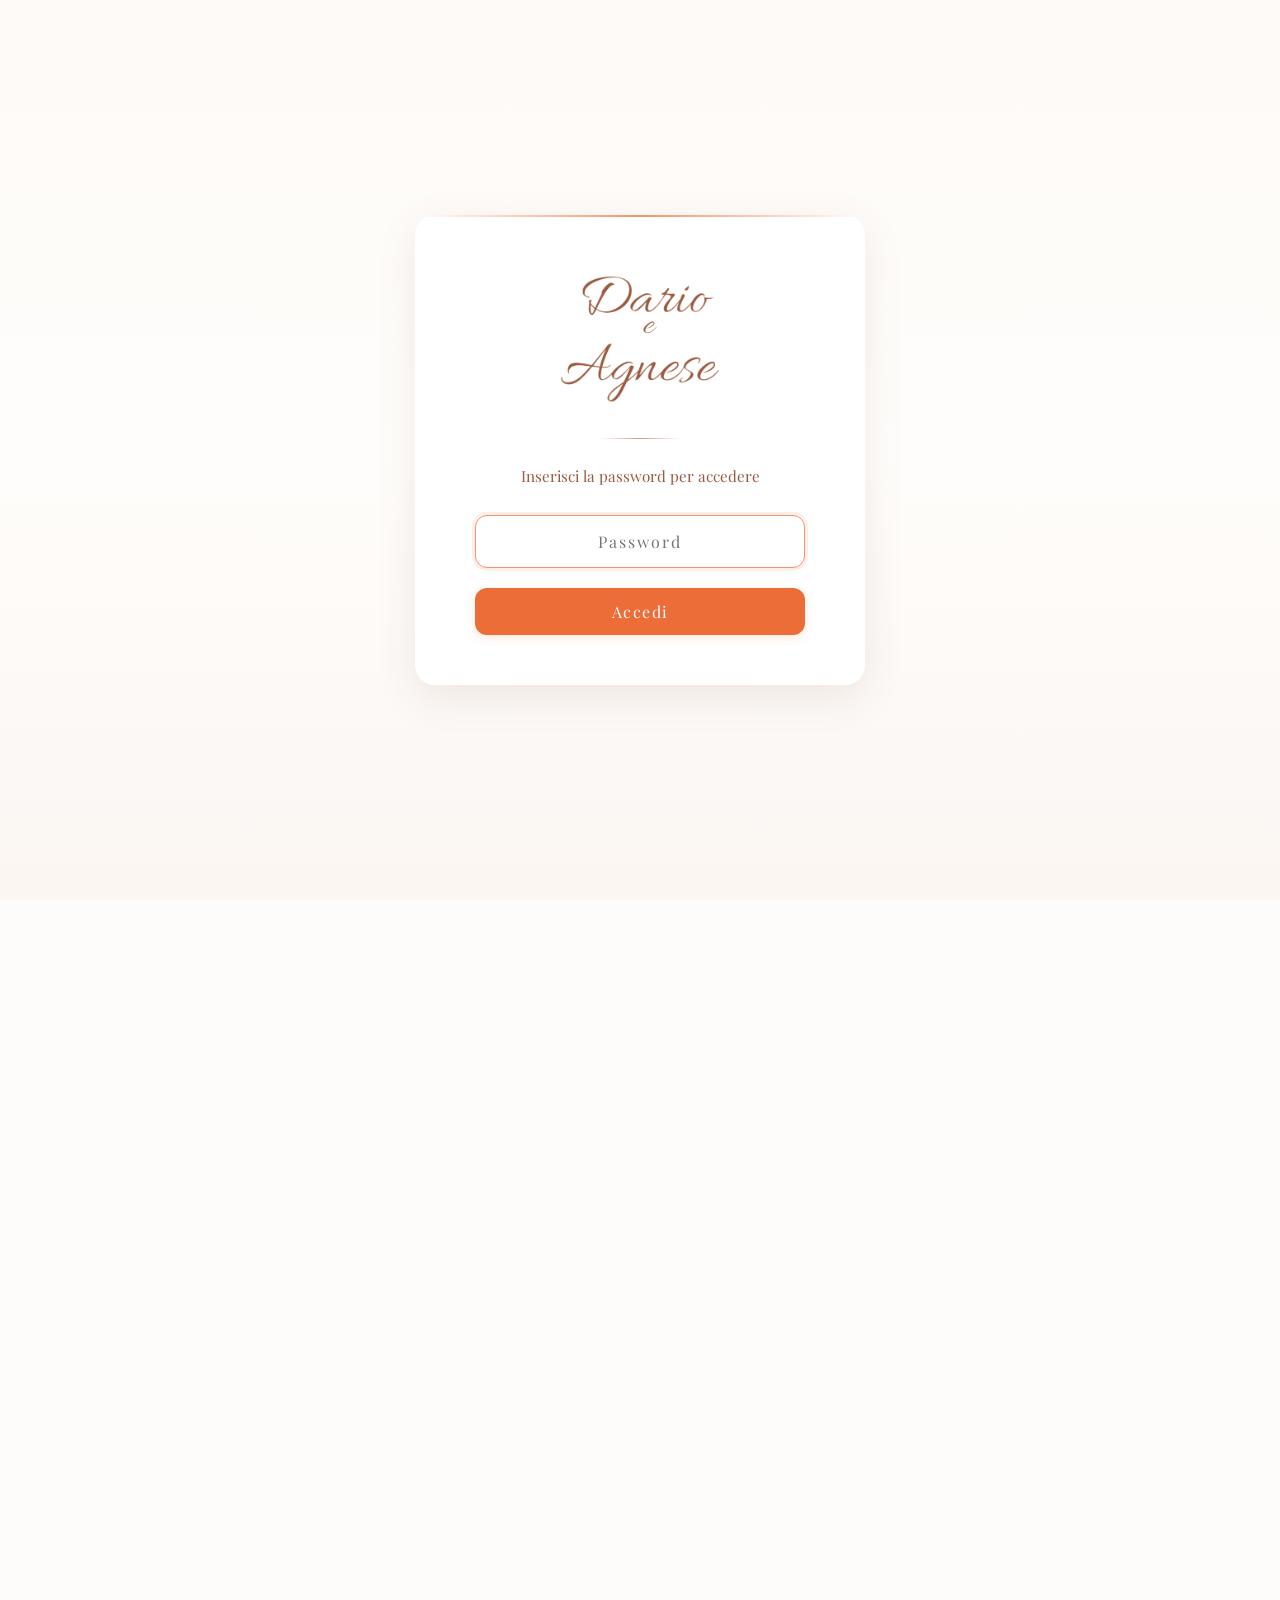
==== index.html @ d5e86cec "Nuova data, luoghi e IBAN di Dario e Agnese Co-Authored-By: Claude Opus 5.5 <noreply@anthropic.com> " ====
<!DOCTYPE html>
<html lang="it">

<head>
  <meta charset="UTF-8">
  <meta name="viewport" content="width=device-width, initial-scale=1.0">
  <title>Dario & Agnese – Il nostro matrimonio</title>

  <!-- Font eleganti -->
  <link
    href="https://fonts.googleapis.com/css2?family=Playfair+Display:wght@400;600&family=Montserrat:wght@300;400;500&display=swap"
    rel="stylesheet">

  <link rel="stylesheet" href="style.css">
</head>

<body class="blur-content">

  <!-- PASSWORD OVERLAY -->
  <div class="password-overlay" id="passwordOverlay">
    <div class="password-card">
      <img src="nomi.png" alt="Dario e Agnese" class="password-title-img">
      <div class="divider"></div>
      <p class="password-text">Inserisci la password per accedere</p>
      <form id="passwordForm">
        <input type="password" id="passwordInput" class="password-input" placeholder="Password" autocomplete="off">
        <p class="error-message" id="errorMessage">Password non corretta</p>
        <button type="submit" class="password-btn">Accedi</button>
      </form>
    </div>
  </div>

  <!-- HERO -->
  <section class="hero">
    <div class="overlay"></div>
    <div class="hero-content">
      <img src="nomi.png" alt="Dario e Agnese" class="hero-logo">
      <p class="hero-subtitle">Il nostro matrimonio</p>
      <p class="hero-date">19 Giugno 2027</p>
    </div>
  </section>

  <!-- INTRO -->
  <section class="section intro">
    <h2>Con grande emozione</h2>
    <p>
      Condividere con voi questo nuovo capitolo della nostra vita lo rende ancora più speciale.<br>
      In questo spazio abbiamo raccolto con amore tutti i dettagli per vivere e celebrare insieme questo momento così importante per noi.
    </p>
  </section>

  <!-- INFO EVENTO -->
  <section class="section event-details">
    <h2>Il nostro giorno speciale</h2>

    <div class="details-grid">
      <div class="detail-card">
        <h3>Data</h3>
        <p><strong>SABATO 19 GIUGNO 2027</strong><br>Ore 16:00</p>
      </div>

      <div class="detail-card">
        <h3>Luogo</h3>
        <p class="place-label">Cerimonia</p>
        <p><strong>CHIESA DI SAN GIOVANNI BATTISTA</strong><br>Piazza S. Giovanni, Gubbio (PG)</p>
        <br>
        <p class="place-label">Ricevimento</p>
        <p><strong>ABBAZIA CASTEL D'ALFIOLO</strong><br>Fraz. Padule snc, 06024 Gubbio (PG)</p>
      </div>

    </div>
  </section>


  <!-- LISTA NOZZE -->
  <section class="section gift">
    <h2>Un pensiero per noi</h2>
    <p>
      Il regalo più grande sarà avervi al nostro fianco, ma se desiderate farci un pensiero, potete contribuire a dare forma ai nostri progetti e ai nostri desideri.
    </p>

    <div class="iban-box">
      <p><strong>IBAN</strong></p>
      <div style="position: relative; width: 100%;">
        <span class="iban" id="ibanText" style="display: block; width: 100%; font-size: 1.15em; letter-spacing: 0.08em; background: #fff; padding: 10px 48px 10px 12px; border-radius: 8px; box-sizing: border-box; overflow-wrap: break-word;">IT76L0538738480000004447066</span>
        <button id="copyIbanBtn" title="Copia IBAN" style="position: absolute; top: 50%; right: 12px; transform: translateY(-50%); background: none; border: none; cursor: pointer; padding: 0;">
          <svg xmlns="http://www.w3.org/2000/svg" width="20" height="20" fill="none" viewBox="0 0 24 24"><path fill="#d4552a" d="M16 1a1 1 0 0 1 1 1v2h2a3 3 0 0 1 3 3v12a3 3 0 0 1-3 3h-2v2a1 1 0 0 1-1 1H5a3 3 0 0 1-3-3V7a3 3 0 0 1 3-3h2V2a1 1 0 0 1 1-1h8Zm3 6h-2v10h2a1 1 0 0 0 1-1V7a1 1 0 0 0-1-1ZM15 3h-6v2h6V3ZM5 6a1 1 0 0 0-1 1v12a1 1 0 0 0 1 1h10V6H5Z"/></svg>
        </button>
      </div>
      <p>Intestatario: Dario Cambiotti</p>
    </div>
  </section>

  <!-- RSVP -->
  <section class="section rsvp">
    <h2>È gradita gentile conferma</h2>
    <p>
      Ti chiediamo gentilmente di confermare la tua partecipazione compilando il modulo
    </p>

    <button id="openRsvpModal" class="btn">
      Conferma presenza
    </button>
  </section>

  <!-- FOOTER -->
  <footer class="footer">
    <p>Non vediamo l'ora di festeggiare insieme a voi</p>
  </footer>
  <!-- MODAL CONFERMA PRESENZA -->
  <div class="rsvp-modal-overlay" id="rsvpModalOverlay">
    <div class="rsvp-modal">
      <button class="rsvp-modal-close" id="closeRsvpModal">&times;</button>

      <h2 class="rsvp-modal-title">È gradita gentile conferma</h2>
      <div class="divider"></div>

      <form id="rsvpForm" class="rsvp-form">
        <!-- Dati personali -->
        <div class="form-section">
          <h3 class="form-section-title">Dati personali</h3>

          <div class="form-group">
            <label for="nome">Nome *</label>
            <input type="text" id="nome" name="nome" required>
          </div>

          <div class="form-group">
            <label for="cognome">Cognome *</label>
            <input type="text" id="cognome" name="cognome" required>
          </div>
        </div>

        <!-- Presenza -->
        <div class="form-section">
          <h3 class="form-section-title">Presenza</h3>

          <div class="form-group radio-group">
            <label class="radio-label">
              <input type="radio" name="presenza" value="true" required>
              <span>Accetto con piacere</span>
            </label>
            <label class="radio-label">
              <input type="radio" name="presenza" value="false">
              <span>Sfortunatamente non potrò esserci</span>
            </label>
          </div>

          <!-- Campi condizionali per presenza = true -->
          <div id="presenzaSiFields" class="conditional-fields" style="display: none;">
            <div class="form-group">
              <label for="numero_partecipanti">Numero partecipanti *</label>
              <input type="number" id="numero_partecipanti" name="numero_partecipanti" min="1" value="1">
            </div>

            <div class="form-group">
              <label for="descrizione_numero_partecipanti">Note sul numero di partecipanti (opzionale)</label>
              <textarea id="descrizione_numero_partecipanti" name="descrizione_numero_partecipanti" rows="2"
                placeholder=""></textarea>
            </div>
          </div>

          <!-- Campi condizionali per presenza = false -->
          <div id="presenzaNoFields" class="conditional-fields" style="display: none;">
            <div class="form-group">
              <label for="descrizione_presenza">Messaggio per gli sposi (opzionale)</label>
              <textarea id="descrizione_presenza" name="descrizione_presenza" rows="3"
                placeholder="Ci dispiace non poter essere presenti..."></textarea>
            </div>
          </div>
        </div>

        <!-- Allergie / Intolleranze -->
        <div class="form-section" id="allergieSection" style="display: none;">
          <h3 class="form-section-title">Allergie/ intolleranze / menu speciali</h3>

          <div class="form-group radio-group">
            <label class="radio-label">
              <input type="radio" name="allergeni_intolleranze" value="true">
              <span>Sì</span>
            </label>
            <label class="radio-label">
              <input type="radio" name="allergeni_intolleranze" value="false" checked>
              <span>No</span>
            </label>
          </div>

          <!-- Campi condizionali per allergie = true -->
          <div id="allergieFields" class="conditional-fields" style="display: none;">
            <div class="form-group">
              <label for="descrizione_allergeni_intolleranze">Descrivi le tue allergie o intolleranze o descrivi menu speciali *</label>
              <textarea id="descrizione_allergeni_intolleranze" name="descrizione_allergeni_intolleranze" rows="3"
                placeholder="es. celiaco, menu vegetariano…"></textarea>
            </div>
          </div>
        </div>

        <div class="form-message" id="formMessage"></div>

        <button type="submit" class="rsvp-submit-btn">Invia conferma</button>
      </form>
    </div>
  </div>
  <script>
    // Funzione copia IBAN
    document.addEventListener('DOMContentLoaded', function () {
      const copyBtn = document.getElementById('copyIbanBtn');
      const ibanText = document.getElementById('ibanText');
      if (copyBtn && ibanText) {
        copyBtn.addEventListener('click', function () {
          navigator.clipboard.writeText(ibanText.textContent.trim());
          copyBtn.innerHTML = '<svg xmlns="http://www.w3.org/2000/svg" width="20" height="20" fill="none" viewBox="0 0 24 24"><path fill="#5cb85c" d="M9 16.2 4.8 12l-1.4 1.4L9 19 21 7l-1.4-1.4z"/></svg>';
          setTimeout(() => {
            copyBtn.innerHTML = '<svg xmlns="http://www.w3.org/2000/svg" width="20" height="20" fill="none" viewBox="0 0 24 24"><path fill="#d4552a" d="M16 1a1 1 0 0 1 1 1v2h2a3 3 0 0 1 3 3v12a3 3 0 0 1-3 3h-2v2a1 1 0 0 1-1 1H5a3 3 0 0 1-3-3V7a3 3 0 0 1 3-3h2V2a1 1 0 0 1 1-1h8Zm3 6h-2v10h2a1 1 0 0 0 1-1V7a1 1 0 0 0-1-1ZM15 3h-6v2h6V3ZM5 6a1 1 0 0 0-1 1v12a1 1 0 0 0 1 1h10V6H5Z"/></svg>';
          }, 1200);
        });
      }
    });
    const PASSWORD = '18luglio2026';
    const PASSWORD_ADMIN = '18luglio2026Conferme!';
    const form = document.getElementById('passwordForm');
    const input = document.getElementById('passwordInput');
    const errorMsg = document.getElementById('errorMessage');
    const overlay = document.getElementById('passwordOverlay');
    const body = document.body;

    form.addEventListener('submit', function (e) {
      e.preventDefault();

      if (input.value === PASSWORD_ADMIN) {
        // Password admin - redirect a pagina conferme
        window.location.href = 'conferme.html';
      } else if (input.value === PASSWORD) {
        // Password corretta - rimuovi overlay e blur
        overlay.style.opacity = '0';

        setTimeout(() => {
          body.classList.remove('blur-content');
          overlay.style.display = 'none';
          document.documentElement.scrollTop = 0;
          document.body.scrollTop = 0;
          window.scrollTo(0, 0);
        }, 100);
      } else {
        // Password sbagliata - mostra errore
        errorMsg.style.display = 'block';
        input.value = '';
        input.classList.add('shake');

        setTimeout(() => {
          input.classList.remove('shake');
          errorMsg.style.display = 'none';
        }, 2000);
      }
    });

    // Focus automatico sull'input
    input.focus();

    // ===== MODAL RSVP =====
    const openRsvpBtn = document.getElementById('openRsvpModal');
    const closeRsvpBtn = document.getElementById('closeRsvpModal');
    const rsvpModalOverlay = document.getElementById('rsvpModalOverlay');
    const rsvpForm = document.getElementById('rsvpForm');
    const formMessage = document.getElementById('formMessage');

    const presenzaRadios = document.querySelectorAll('input[name="presenza"]');
    const presenzaSiFields = document.getElementById('presenzaSiFields');
    const presenzaNoFields = document.getElementById('presenzaNoFields');
    const allergieSection = document.getElementById('allergieSection');
    const allergieRadios = document.querySelectorAll('input[name="allergeni_intolleranze"]');
    const allergieFields = document.getElementById('allergieFields');

    // Apri modal
    openRsvpBtn.addEventListener('click', function () {
      rsvpModalOverlay.style.display = 'flex';
      setTimeout(() => {
        rsvpModalOverlay.classList.add('active');
      }, 10);
    });

    // Chiudi modal
    function closeModal() {
      rsvpModalOverlay.classList.remove('active');
      setTimeout(() => {
        rsvpModalOverlay.style.display = 'none';
      }, 300);
    }

    closeRsvpBtn.addEventListener('click', closeModal);

    rsvpModalOverlay.addEventListener('click', function (e) {
      if (e.target === rsvpModalOverlay) {
        closeModal();
      }
    });

    // Gestione logica condizionale presenza
    presenzaRadios.forEach(radio => {
      radio.addEventListener('change', function () {
        const presenza = this.value === 'true';

        if (presenza) {
          presenzaSiFields.style.display = 'block';
          presenzaNoFields.style.display = 'none';
          allergieSection.style.display = 'block';
          // Rendi numero_partecipanti required
          document.getElementById('numero_partecipanti').required = true;
          document.getElementById('descrizione_presenza').required = false;
        } else {
          presenzaSiFields.style.display = 'none';
          presenzaNoFields.style.display = 'block';
          allergieSection.style.display = 'none';
          // Rimuovi required da numero_partecipanti
          document.getElementById('numero_partecipanti').required = false;
          document.getElementById('descrizione_presenza').required = false;
        }
      });
    });

    // Gestione logica condizionale allergie
    allergieRadios.forEach(radio => {
      radio.addEventListener('change', function () {
        const hasAllergie = this.value === 'true';

        if (hasAllergie) {
          allergieFields.style.display = 'block';
          document.getElementById('descrizione_allergeni_intolleranze').required = true;
        } else {
          allergieFields.style.display = 'none';
          document.getElementById('descrizione_allergeni_intolleranze').required = false;
        }
      });
    });

    // Submit form
    rsvpForm.addEventListener('submit', async function (e) {
      e.preventDefault();

      // Raccogli dati dal form
      const formData = {
        nome: document.getElementById('nome').value,
        cognome: document.getElementById('cognome').value,
        presenza: document.querySelector('input[name="presenza"]:checked').value === 'true',
        descrizione_presenza: document.getElementById('descrizione_presenza').value || null,
        numero_partecipanti: null,
        descrizione_numero_partecipanti: null,
        allergeni_intolleranze: false,
        descrizione_allergeni_intolleranze: null,
        idmatrimonio: '04'
      };

      // Se partecipa, aggiungi dati partecipanti e allergie
      if (formData.presenza) {
        formData.numero_partecipanti = parseInt(document.getElementById('numero_partecipanti').value);
        formData.descrizione_numero_partecipanti = document.getElementById('descrizione_numero_partecipanti').value || null;

        const allergieChecked = document.querySelector('input[name="allergeni_intolleranze"]:checked');
        if (allergieChecked) {
          formData.allergeni_intolleranze = allergieChecked.value === 'true';
          if (formData.allergeni_intolleranze) {
            formData.descrizione_allergeni_intolleranze = document.getElementById('descrizione_allergeni_intolleranze').value || null;
          }
        }
      }

      // Mostra messaggio di caricamento
      formMessage.innerHTML = '<p style="color: #9a5a3e;">Invio in corso...</p>';
      formMessage.style.display = 'block';

      // Invia a Supabase
      const SUPABASE_URL = 'https://wdinlazhjttgrkxdzyoa.supabase.co';
      const SUPABASE_KEY = 'eyJhbGciOiJIUzI1NiIsInR5cCI6IkpXVCJ9.eyJpc3MiOiJzdXBhYmFzZSIsInJlZiI6IndkaW5sYXpoanR0Z3JreGR6eW9hIiwicm9sZSI6ImFub24iLCJpYXQiOjE3NzE1MTEwNTgsImV4cCI6MjA4NzA4NzA1OH0.C9AIZLk_mYVxGh4Po0OPyr_RcQtkplytCjyRLRB-IM4';

      try {
        const response = await fetch(`${SUPABASE_URL}/rest/v1/adesioni_matrimonio`, {
          method: 'POST',
          headers: {
            'Content-Type': 'application/json',
            'apikey': SUPABASE_KEY,
            'Authorization': `Bearer ${SUPABASE_KEY}`,
            'Prefer': 'return=minimal'
          },
          body: JSON.stringify(formData)
        });

        if (response.ok) {
          formMessage.innerHTML = '<p style="color: #5cb85c;">Conferma inviata con successo! Grazie</p>';

          // Reset form e chiudi dopo 2 secondi
          setTimeout(() => {
            rsvpForm.reset();
            formMessage.style.display = 'none';
            closeModal();
            // Reset campi condizionali
            presenzaSiFields.style.display = 'none';
            presenzaNoFields.style.display = 'none';
            allergieSection.style.display = 'none';
            allergieFields.style.display = 'none';
          }, 2000);
        } else {
          const errorData = await response.json();
          console.error('Errore risposta:', errorData);
          throw new Error('Errore nell\'invio della conferma');
        }
      } catch (error) {
        formMessage.innerHTML = '<p style="color: #d9534f;">Errore nell\'invio. Riprova.</p>';
        console.error('Errore:', error);
      }
    });
  </script>
</body>

</html>
---- style.css ----
/* RESET */
* {
  margin: 0;
  padding: 0;
  box-sizing: border-box;
}

/* PALETTE ARANCIONE */
:root {
  --base: #ec6d38;
  --light: #f4946a;
  --lighter: #f9c2a8;
  --lightest: #fdeee7;
  --dark: #d4552a;
  --deep: #b8461f;
  --muted: #c99a85;
  --ink: #9a5a3e;
  --paper: #fffaf7;
  --rgb: 236, 109, 56;
  --gradient: linear-gradient(135deg, var(--light) 0%, var(--base) 50%, var(--dark) 100%);
  --gradient-hover: linear-gradient(135deg, var(--base) 0%, var(--dark) 100%);
}

/* BASE */
body {
  font-family: 'Playfair Display', serif;
  background-color: #fdfcfa;
  color: #4b4b4b;
  line-height: 1.7;
}

/* HERO */
.hero {
  height: 100vh;
  position: relative;
  display: flex;
  align-items: center;
  justify-content: center;
}

.overlay {
  position: absolute;
  inset: 0;
  background: linear-gradient(160deg, rgba(253, 238, 231, 0.88) 0%, rgba(255, 250, 247, 0.82) 55%, rgba(253, 238, 231, 0.88) 100%);
}

.hero-content {
  position: relative;
  text-align: center;
  padding: 20px;
}

.hero-logo {
  max-width: 420px;
  width: 85%;
  height: auto;
  margin-bottom: 20px;
  
}

.hero h1 {
  font-family: 'Playfair Display', serif;
  font-size: 4rem;
  color: var(--ink);
}

.hero-subtitle {
  font-size: 1.3rem;
  margin-top: 10px;
}

.hero-date {
  margin-top: 20px;
  font-size: 1.1rem;
  letter-spacing: 2px;
}

/* SEZIONI */
.section {
  max-width: 900px;
  margin: 80px auto;
  padding: 0 20px;
  text-align: center;
}

.section h2 {
  font-family: 'Playfair Display', serif;
  font-size: 1.8rem;
  color: var(--ink);
  margin-bottom: 25px;
  font-style: italic;
}

.section h2::after {
  content: '';
  display: block;
  width: 60px;
  height: 2px;
  margin: 14px auto 0;
  background: linear-gradient(to right, transparent, var(--base), transparent);
}

/* FOTO CAROUSEL */
.photo-section {
  display: flex;
  justify-content: center;
}

.photo-frame {
  position: relative;
  width: 500px;
  height: 600px;
  border: 3px solid var(--lighter);
  border-radius: 15px;
  overflow: hidden;
  box-shadow: 0 10px 30px rgba(var(--rgb), 0.15);
  background: var(--lightest);
}

.carousel-image {
  position: absolute;
  top: 0;
  left: 0;
  width: 100%;
  height: 100%;
  object-fit: cover;
  opacity: 0;
  transition: opacity 1s ease-in-out;
}

.carousel-image.active {
  opacity: 1;
}

@media (max-width: 768px) {
  .photo-frame {
    width: 90%;
    max-width: 400px;
    height: 480px;
  }
}

/* DETTAGLI EVENTO */
.details-grid {
  display: grid;
  grid-template-columns: repeat(auto-fit, minmax(250px, 1fr));
  gap: 30px;
  margin-top: 40px;
}

.detail-card {
  background: var(--paper);
  padding: 30px;
  border-radius: 20px;
  border-top: 3px solid var(--base);
  box-shadow: 0 6px 24px rgba(var(--rgb), 0.12);
  transition: transform 0.3s ease, box-shadow 0.3s ease;
}

.detail-card:hover {
  transform: translateY(-5px);
  box-shadow: 0 12px 32px rgba(var(--rgb), 0.22);
}

.detail-card .icon {
  font-size: 2.5rem;
  display: block;
  margin-bottom: 15px;
}

.detail-card .place-label {
  font-family: 'Montserrat', sans-serif;
  font-size: 0.72rem;
  letter-spacing: 3px;
  text-transform: uppercase;
  color: var(--light);
  margin-bottom: 2px;
}

.detail-card h3 {
  font-family: 'Playfair Display', serif;
  color: var(--ink);
  margin-bottom: 10px;
  font-size: 1.4rem;
}

/* IBAN */
.iban-box {
  background: var(--paper);
  padding: 30px;
  border-radius: 18px;
  margin-top: 25px;
  border: 1px solid var(--lighter);
}

.iban {
  font-family: monospace;
  font-size: 1.2rem;
  margin: 10px 0;
}

/* RSVP */
.rsvp {
  background: var(--lightest);
  padding: 60px 20px;
  border-radius: 30px;
}

.btn {
  display: inline-block;
  margin-top: 25px;
  padding: 15px 40px;
  background: var(--base);
  color: white;
  text-decoration: none;
  border: none;
  border-radius: 40px;
  font-size: 1rem;
  font-family: 'Playfair Display', serif;
  letter-spacing: 1px;
  cursor: pointer;
  box-shadow: 0 4px 14px rgba(var(--rgb), 0.35);
  transition: all 0.3s ease;
}

.btn:hover {
  background: var(--dark);
  transform: translateY(-2px);
  box-shadow: 0 6px 22px rgba(var(--rgb), 0.5);
}

/* FOOTER */
.footer {
  text-align: center;
  padding: 60px 20px 40px;
  color: var(--ink);
}

.footer-logo {
  display: block;
  margin: 30px auto;
  max-width: 80px;
  height: auto;
}

.footer-separator {
  width: 100%;
  margin-top: 30px;
  display: flex;
  justify-content: flex-start;
  align-items: center;
  overflow: hidden;
}

.footer-separator img {
  height: 120px;
  width: auto;
  margin-left: -40px;
  display: block;
}

.footer-separator img:first-child {
  margin-left: -18px;
}

.signature {
  margin-top: 10px;
  font-family: 'Playfair Display', serif;
  font-size: 1.5rem;
}

/* PASSWORD OVERLAY */
.password-overlay {
  position: fixed;
  inset: 0;
  background: linear-gradient(180deg, #fdfaf7 0%, #fffdfb 50%, #fbf6f2 100%);
  display: flex;
  align-items: center;
  justify-content: center;
  z-index: 9999;
  transition: opacity 0.5s ease;
  overflow: hidden;
}

.password-card {
  background: white;
  padding: 50px 60px;
  border-radius: 20px;
  box-shadow: 0 12px 40px rgba(110, 70, 50, 0.10);
  text-align: center;
  max-width: 450px;
  width: 90%;
  position: relative;
  z-index: 10000;
  overflow: hidden;
}

.password-card::before,
.rsvp-modal::before {
  content: '';
  position: absolute;
  top: 0;
  left: 0;
  right: 0;
  height: 4px;
  background: linear-gradient(to right, var(--lighter), var(--base), var(--lighter));
}

.password-card::before {
  height: 2px;
  background: linear-gradient(to right, transparent, var(--light), transparent);
}

.password-card .divider {
  margin-top: 18px;
  height: 1px;
  background: linear-gradient(to right, transparent, var(--muted), transparent);
}

.password-title {
  font-family: 'Playfair Display', serif;
  font-size: 3rem;
  color: var(--ink);
  margin-bottom: 8px;
}

.password-title-img {
  max-width: 100%;
  height: auto;
  margin-bottom: 0;
}

.password-subtitle {
  font-size: 1.1rem;
  color: var(--muted);
  margin-bottom: 25px;
  letter-spacing: 1px;
}

.divider {
  width: 80px;
  height: 2px;
  background: linear-gradient(to right, transparent, var(--base), transparent);
  margin: 25px auto;
}

.password-text {
  color: var(--ink);
  margin-bottom: 25px;
  font-size: 0.95rem;
}

.password-input {
  width: 100%;
  padding: 15px 20px;
  border: 1.5px solid #ebe1da;
  border-radius: 12px;
  font-size: 1rem;
  font-family: 'Playfair Display', serif;
  text-align: center;
  transition: all 0.3s ease;
  letter-spacing: 2px;
}

.password-input:focus {
  outline: none;
  border-color: var(--light);
  box-shadow: 0 0 0 3px rgba(var(--rgb), 0.10);
}

.password-btn {
  width: 100%;
  margin-top: 20px;
  padding: 13px;
  background: var(--base);
  box-shadow: 0 3px 10px rgba(var(--rgb), 0.16);
  color: white;
  border: none;
  border-radius: 12px;
  font-size: 1rem;
  font-family: 'Playfair Display', serif;
  cursor: pointer;
  transition: all 0.3s ease;
  font-weight: 400;
  letter-spacing: 1.5px;
}

.password-btn:hover {
  background: var(--dark);
  transform: translateY(-2px);
  box-shadow: 0 5px 16px rgba(var(--rgb), 0.3);
}

.error-message {
  color: #d9534f;
  font-size: 0.9rem;
  margin-top: 15px;
  display: none;
}

.blur-content {
  overflow: hidden;
  position: fixed;
  width: 100%;
  top: 0;
  left: 0;
}

.blur-content > *:not(.password-overlay) {
  opacity: 0;
  visibility: hidden;
  transition: opacity 0.5s ease, visibility 0.5s ease;
}

body:not(.blur-content) > *:not(.password-overlay) {
  opacity: 1;
  visibility: visible;
}

@keyframes shake {
  0%, 100% { transform: translateX(0); }
  25% { transform: translateX(-10px); }
  75% { transform: translateX(10px); }
}

.shake {
  animation: shake 0.3s ease-in-out;
}

/* RSVP MODAL */
.rsvp-modal-overlay {
  position: fixed;
  inset: 0;
  background: rgba(184, 70, 31, 0.35);
  display: none;
  align-items: center;
  justify-content: center;
  z-index: 9998;
  opacity: 0;
  transition: opacity 0.3s ease;
  backdrop-filter: blur(5px);
  overflow-y: auto;
  padding: 20px;
}

.rsvp-modal-overlay.active {
  opacity: 1;
}

.rsvp-modal {
  background: white;
  border-radius: 25px;
  box-shadow: 0 20px 60px rgba(var(--rgb), 0.2);
  max-width: 600px;
  width: 100%;
  max-height: 90vh;
  overflow-y: auto;
  padding: 50px 40px;
  position: relative;
  overflow-x: hidden;
  transform: translateY(-20px);
  transition: transform 0.3s ease;
}

.rsvp-modal-overlay.active .rsvp-modal {
  transform: translateY(0);
}

.rsvp-modal-close {
  position: absolute;
  top: 20px;
  right: 20px;
  background: none;
  border: none;
  font-size: 2rem;
  color: var(--muted);
  cursor: pointer;
  width: 40px;
  height: 40px;
  display: flex;
  align-items: center;
  justify-content: center;
  border-radius: 50%;
  transition: all 0.3s ease;
}

.rsvp-modal-close:hover {
  background: var(--lightest);
  color: var(--ink);
}

.rsvp-modal-title {
  font-family: 'Playfair Display', serif;
  font-size: 2rem;
  color: var(--ink);
  text-align: center;
  margin-bottom: 15px;
}

/* FORM STYLES */
.rsvp-form {
  margin-top: 30px;
}

.form-section {
  margin-bottom: 35px;
}

.form-section-title {
  font-family: 'Playfair Display', serif;
  font-size: 1.3rem;
  color: var(--ink);
  margin-bottom: 20px;
  padding-bottom: 10px;
  border-bottom: 1px solid var(--lighter);
}

.form-group {
  margin-bottom: 20px;
}

.form-group label {
  display: block;
  margin-bottom: 8px;
  color: var(--ink);
  font-size: 0.95rem;
  font-weight: 500;
}

.form-group input[type="text"],
.form-group input[type="number"],
.form-group textarea {
  width: 100%;
  padding: 12px 16px;
  border: 2px solid var(--lighter);
  border-radius: 12px;
  font-family: 'Playfair Display', serif;
  font-size: 0.95rem;
  transition: all 0.3s ease;
  background: #fdfcfa;
}

.form-group input[type="text"]:focus,
.form-group input[type="number"]:focus,
.form-group textarea:focus {
  outline: none;
  border-color: var(--ink);
  box-shadow: 0 0 0 3px rgba(var(--rgb), 0.1);
  background: white;
}

.form-group textarea {
  resize: vertical;
  min-height: 80px;
}

/* RADIO BUTTONS */
.radio-group {
  display: flex;
  gap: 15px;
  flex-wrap: wrap;
}

.radio-label {
  display: flex;
  align-items: center;
  cursor: pointer;
  padding: 12px 20px;
  border: 2px solid var(--lighter);
  border-radius: 12px;
  transition: all 0.3s ease;
  background: #fdfcfa;
  flex: 1;
  min-width: 150px;
}

.radio-label:hover {
  border-color: var(--light);
  background: white;
}

.radio-label input[type="radio"] {
  margin-right: 10px;
  width: 18px;
  height: 18px;
  accent-color: var(--ink);
  cursor: pointer;
}

.radio-label input[type="radio"]:checked + span {
  font-weight: 500;
  color: var(--ink);
}

.radio-label:has(input[type="radio"]:checked) {
  border-color: var(--ink);
  background: var(--lightest);
}

.radio-label span {
  flex: 1;
  color: #4b4b4b;
}

/* CONDITIONAL FIELDS */
.conditional-fields {
  margin-top: 20px;
  padding: 20px;
  background: var(--lightest);
  border-radius: 12px;
  border-left: 4px solid var(--base);
}

/* SUBMIT BUTTON */
.rsvp-submit-btn {
  width: 100%;
  padding: 16px;
  background: var(--base);
  box-shadow: 0 4px 14px rgba(var(--rgb), 0.35);
  color: white;
  border: none;
  border-radius: 12px;
  font-size: 1.05rem;
  font-family: 'Playfair Display', serif;
  font-weight: 500;
  cursor: pointer;
  transition: all 0.3s ease;
  letter-spacing: 1px;
  margin-top: 10px;
}

.rsvp-submit-btn:hover {
  background: var(--dark);
  transform: translateY(-2px);
  box-shadow: 0 8px 25px rgba(var(--rgb), 0.5);
}

.rsvp-submit-btn:active {
  transform: translateY(0);
}

.form-message {
  margin-top: 20px;
  padding: 15px;
  border-radius: 12px;
  text-align: center;
  display: none;
  font-weight: 500;
}

/* RESPONSIVE */
@media (max-width: 600px) {
  .hero h1 {
    font-size: 2.8rem;
  }

  .photo-frame {
    width: 240px;
    height: 320px;
  }

  .password-card {
    padding: 40px 30px;
  }

  .password-title {
    font-size: 2.5rem;
  }

  .rsvp-modal {
    padding: 40px 25px;
    max-height: 95vh;
  }

  .rsvp-modal-title {
    font-size: 1.6rem;
  }

  .form-section-title {
    font-size: 1.1rem;
  }

  .radio-group {
    flex-direction: column;
  }

  .radio-label {
    min-width: 100%;
  }
}
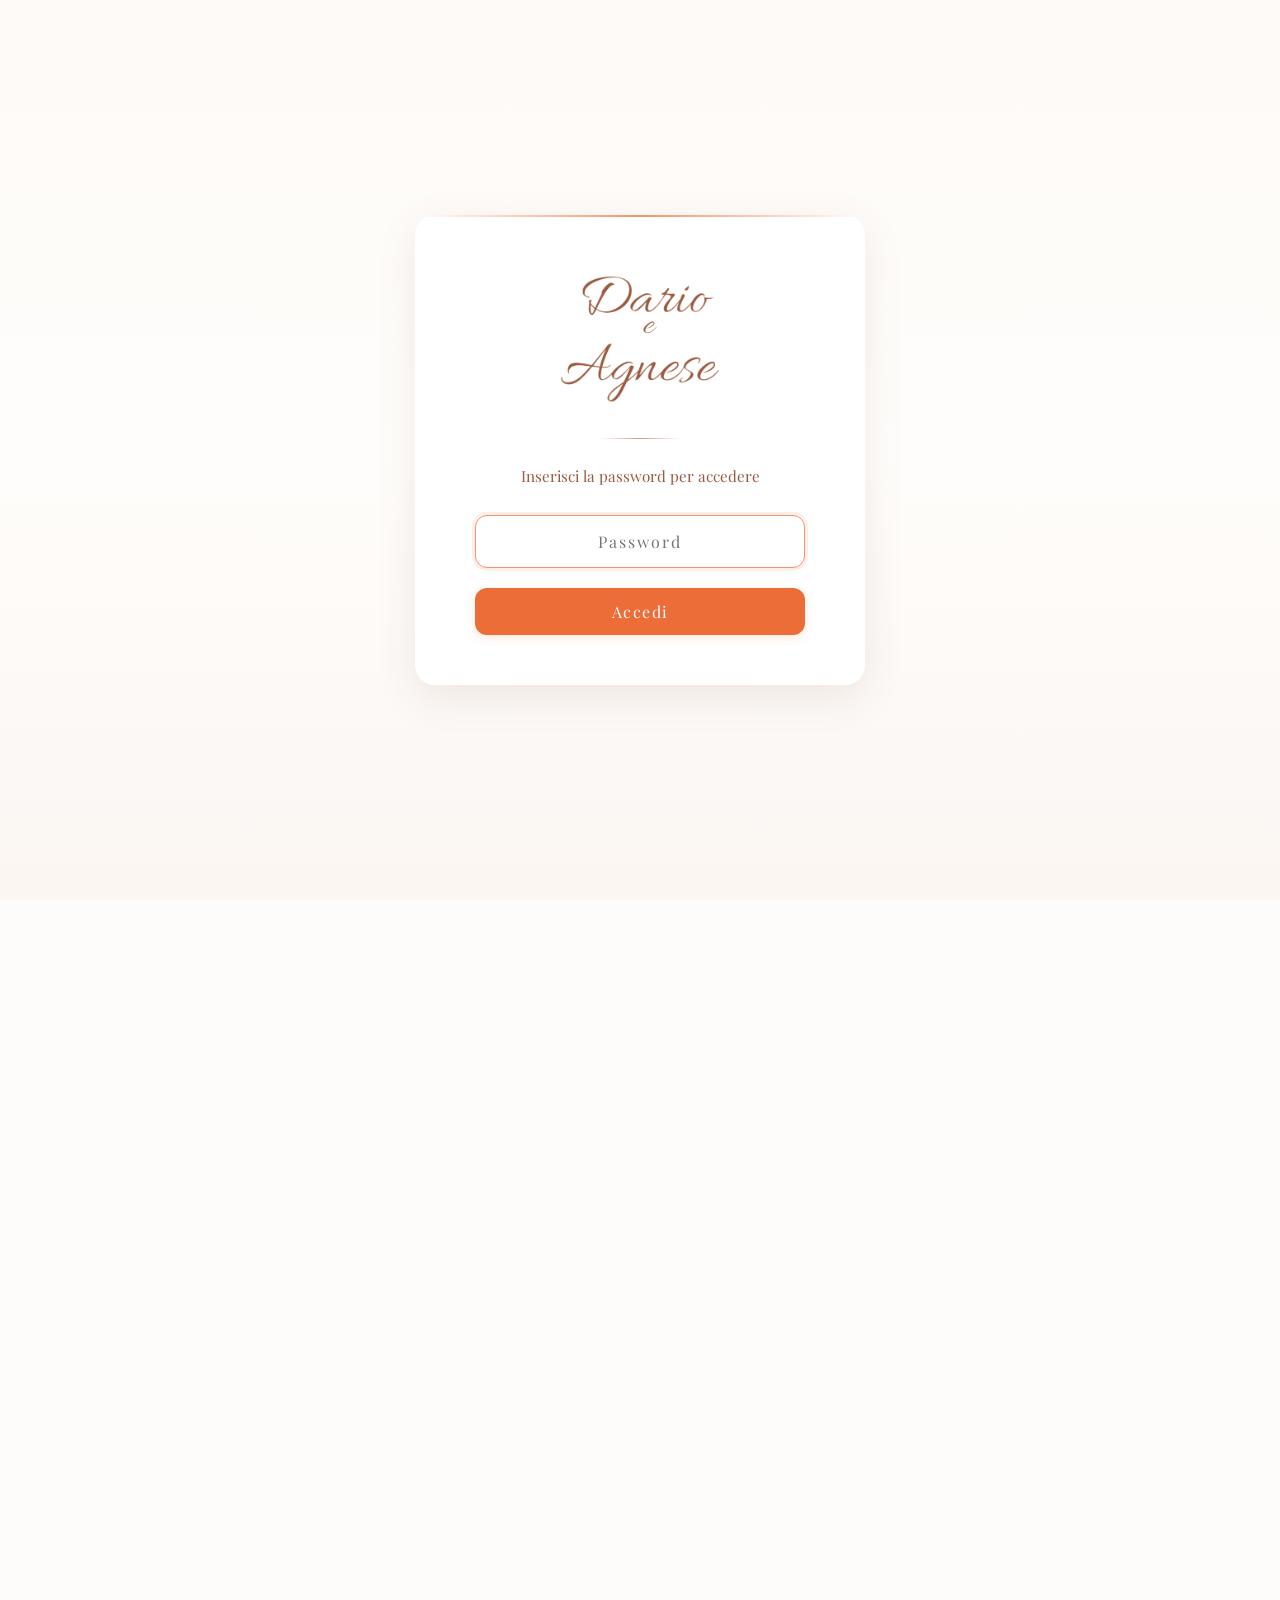
==== commit 728e1473: "Sezione foto con le 4 foto di Dario e Agnese Co-Authored-By: Claude Opus 5.5 <noreply@anthropic.com>" ====
--- a/index.html
+++ b/index.html
@@ -47,6 +47,16 @@
       Condividere con voi questo nuovo capitolo della nostra vita lo rende ancora più speciale.<br>
       In questo spazio abbiamo raccolto con amore tutti i dettagli per vivere e celebrare insieme questo momento così importante per noi.
     </p>
+  </section>
+
+  <!-- FOTO -->
+  <section class="section photo-section">
+    <div class="photo-frame">
+      <img src="assets/1.jpg" alt="Dario e Agnese" class="carousel-image active">
+      <img src="assets/2.jpg" alt="Dario e Agnese" class="carousel-image">
+      <img src="assets/3.jpg" alt="Dario e Agnese" class="carousel-image" style="object-position: 68% 50%;">
+      <img src="assets/4.jpg" alt="Dario e Agnese" class="carousel-image">
+    </div>
   </section>
 
   <!-- INFO EVENTO -->
@@ -216,8 +226,8 @@
         });
       }
     });
-    const PASSWORD = '18luglio2026';
-    const PASSWORD_ADMIN = '18luglio2026Conferme!';
+    const PASSWORD = '19giugno2027';
+    const PASSWORD_ADMIN = '19giugno2027Conferme!';
     const form = document.getElementById('passwordForm');
     const input = document.getElementById('passwordInput');
     const errorMsg = document.getElementById('errorMessage');
@@ -256,6 +266,19 @@
 
     // Focus automatico sull'input
     input.focus();
+
+    // ===== CAROUSEL FOTO =====
+    const carouselImages = document.querySelectorAll('.carousel-image');
+    let currentIndex = 0;
+
+    function showNextImage() {
+      carouselImages[currentIndex].classList.remove('active');
+      currentIndex = (currentIndex + 1) % carouselImages.length;
+      carouselImages[currentIndex].classList.add('active');
+    }
+
+    // Cambia immagine ogni 3.5 secondi
+    setInterval(showNextImage, 3500);
 
     // ===== MODAL RSVP =====
     const openRsvpBtn = document.getElementById('openRsvpModal');
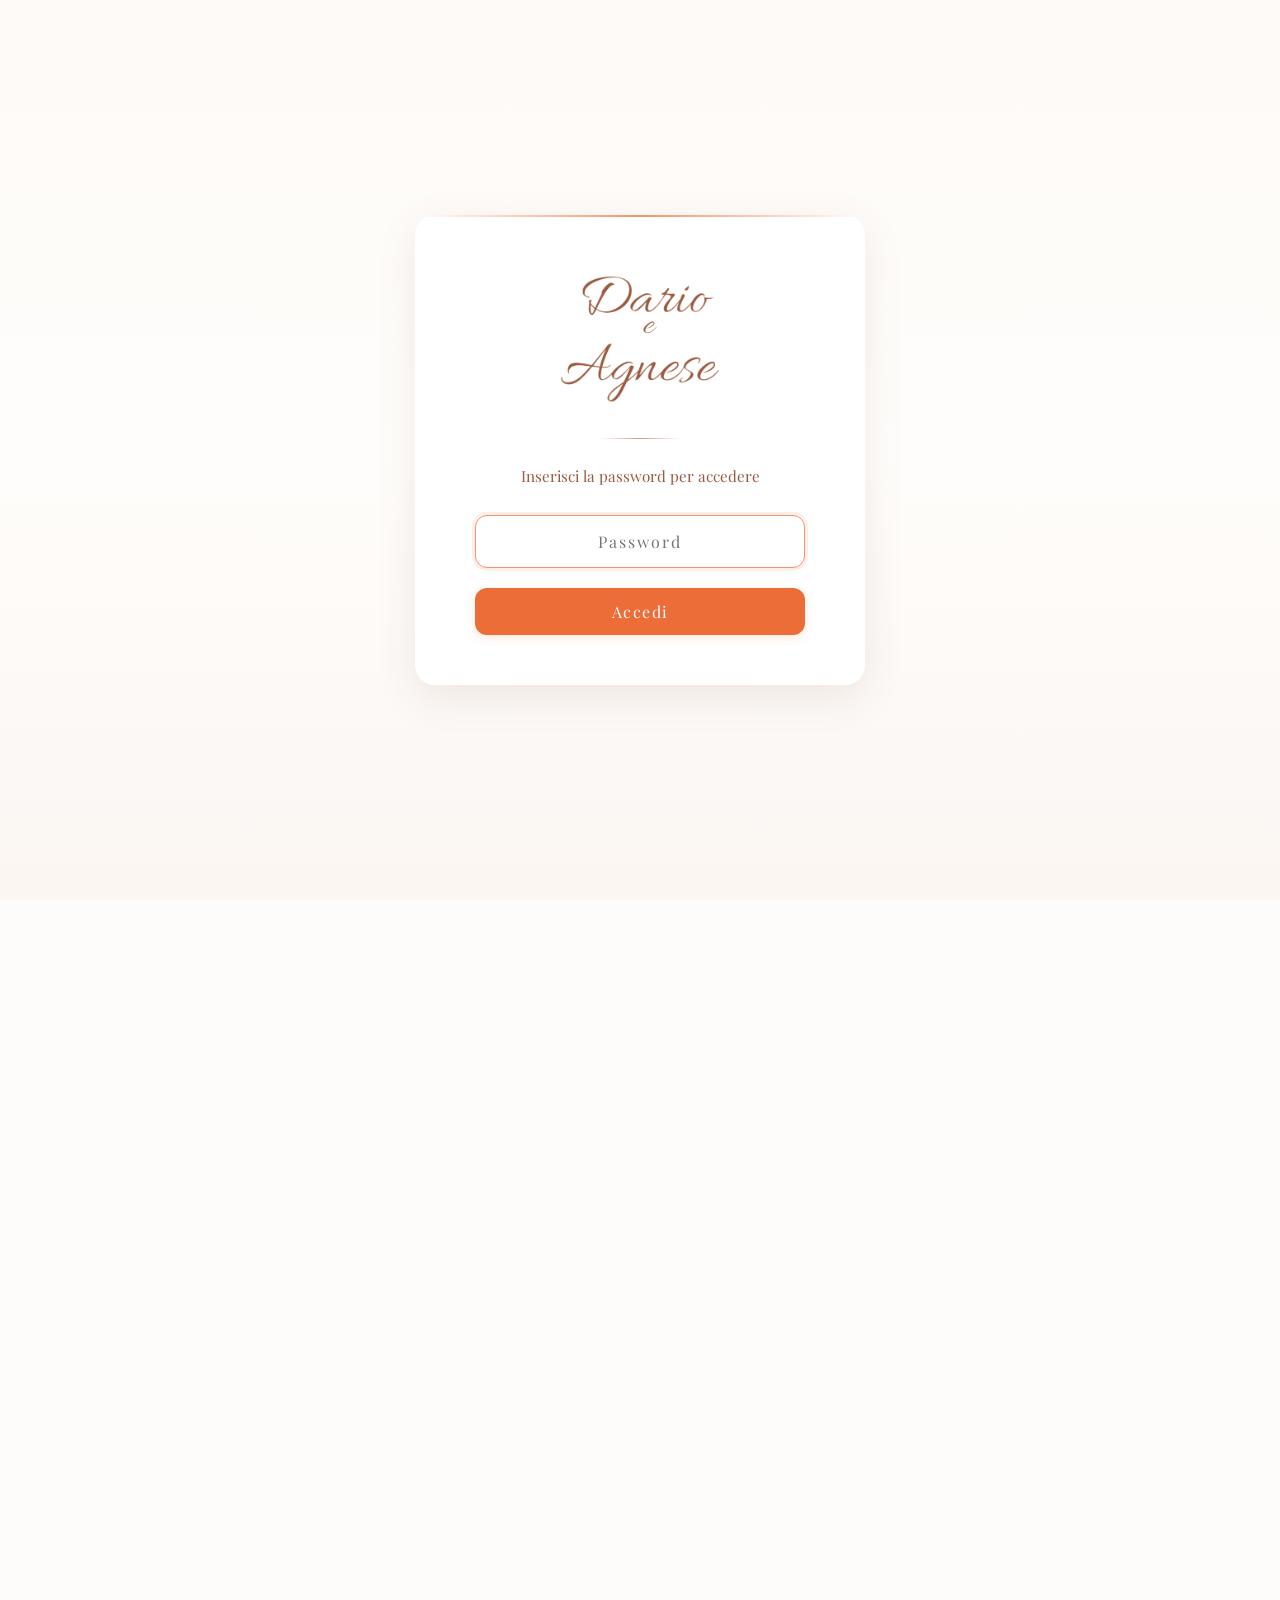
==== commit 2ab2a2a8: "Foto dell'Abbazia in apertura con titolo e data nel cielo Co-Authored-By: Claude Opus 5.5 <noreply@a" ====
--- a/index.html
+++ b/index.html
@@ -34,7 +34,6 @@
   <section class="hero">
     <div class="overlay"></div>
     <div class="hero-content">
-      <img src="nomi.png" alt="Dario e Agnese" class="hero-logo">
       <p class="hero-subtitle">Il nostro matrimonio</p>
       <p class="hero-date">19 Giugno 2027</p>
     </div>
@@ -164,9 +163,9 @@
             </div>
 
             <div class="form-group">
-              <label for="descrizione_numero_partecipanti">Note sul numero di partecipanti (opzionale)</label>
+              <label for="descrizione_numero_partecipanti">Nome e cognome dei partecipanti</label>
               <textarea id="descrizione_numero_partecipanti" name="descrizione_numero_partecipanti" rows="2"
-                placeholder=""></textarea>
+                placeholder="es. Mario Rossi, Giulia Bianchi"></textarea>
             </div>
           </div>
 
--- a/style.css
+++ b/style.css
@@ -31,23 +31,30 @@
 
 /* HERO */
 .hero {
-  height: 100vh;
   position: relative;
   display: flex;
-  align-items: center;
+  align-items: flex-start;
   justify-content: center;
+  width: 100%;
+  aspect-ratio: 1050 / 1024;
+  background: url('assets/location.jpg') center top / 100% auto no-repeat;
 }
 
 .overlay {
   position: absolute;
   inset: 0;
-  background: linear-gradient(160deg, rgba(253, 238, 231, 0.88) 0%, rgba(255, 250, 247, 0.82) 55%, rgba(253, 238, 231, 0.88) 100%);
+  background: linear-gradient(to bottom,
+      rgba(255, 250, 246, 0.55) 0%,
+      rgba(255, 250, 246, 0.15) 22%,
+      rgba(255, 250, 246, 0) 35%,
+      rgba(253, 252, 250, 0) 90%,
+      rgba(253, 252, 250, 1) 100%);
 }
 
 .hero-content {
   position: relative;
   text-align: center;
-  padding: 20px;
+  padding: 7% 20px 0;
 }
 
 .hero-logo {
@@ -65,14 +72,56 @@
 }
 
 .hero-subtitle {
-  font-size: 1.3rem;
+  font-size: 2.2rem;
+  font-style: italic;
+  color: var(--ink);
+  text-shadow: 0 1px 12px rgba(255, 250, 246, 0.9);
+}
+
+.hero-date {
   margin-top: 10px;
-}
-
-.hero-date {
-  margin-top: 20px;
-  font-size: 1.1rem;
-  letter-spacing: 2px;
+  font-family: 'Montserrat', sans-serif;
+  font-size: 0.82rem;
+  letter-spacing: 5px;
+  text-transform: uppercase;
+  color: #5a4a42;
+  text-shadow: 0 1px 10px rgba(255, 250, 246, 0.9);
+}
+
+@media (max-width: 899px) {
+  .overlay {
+    background: linear-gradient(to bottom,
+        rgba(255, 250, 246, 0.75) 0%,
+        rgba(255, 250, 246, 0.35) 18%,
+        rgba(255, 250, 246, 0) 30%,
+        rgba(253, 252, 250, 0) 90%,
+        rgba(253, 252, 250, 1) 100%);
+  }
+
+  .hero-content {
+    padding-top: 4%;
+  }
+
+  .hero-subtitle {
+    font-size: clamp(1.35rem, 6.6vw, 1.9rem);
+    white-space: nowrap;
+  }
+
+  .hero-date {
+    margin-top: 2px;
+    font-size: 0.62rem;
+    letter-spacing: 4px;
+  }
+}
+
+@media (min-width: 900px) {
+  .hero-content {
+    padding-top: 6%;
+  }
+
+  .hero-subtitle {
+    font-size: 3rem;
+  }
 }
 
 /* SEZIONI */
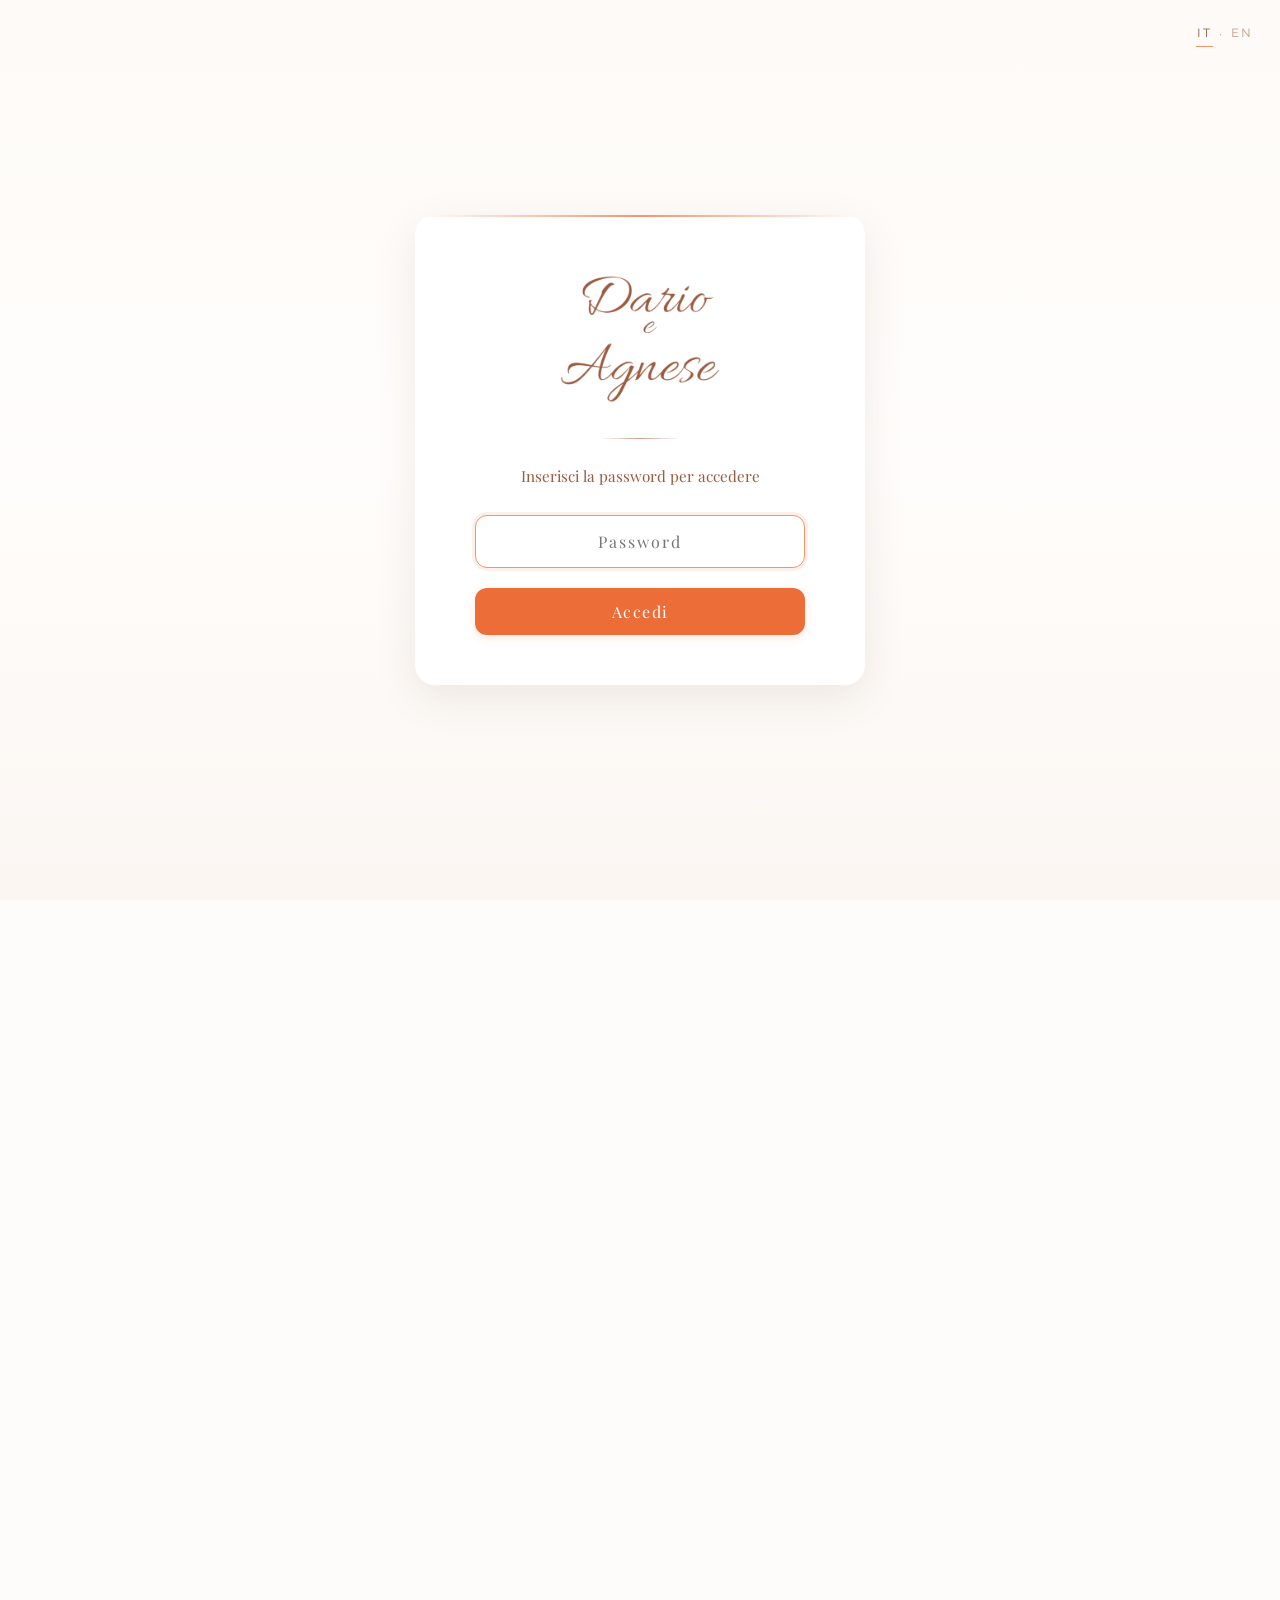
==== commit 23d02b28: "Versione inglese con scelta lingua IT · EN Co-Authored-By: Claude Opus 5.5 <noreply@anthropic.com> C" ====
--- a/index.html
+++ b/index.html
@@ -1,5 +1,5 @@
 <!DOCTYPE html>
-<html lang="it">
+<html lang="it" data-i18n-doc="doc.home">
 
 <head>
   <meta charset="UTF-8">
@@ -18,14 +18,17 @@
 
   <!-- PASSWORD OVERLAY -->
   <div class="password-overlay" id="passwordOverlay">
+    <div class="lang-switch" role="group" aria-label="Lingua / Language">
+      <button type="button" data-lang="it">IT</button><span aria-hidden="true">·</span><button type="button" data-lang="en">EN</button>
+    </div>
     <div class="password-card">
-      <img src="nomi.png" alt="Dario e Agnese" class="password-title-img">
+      <img src="nomi.png" alt="Dario e Agnese" class="password-title-img" data-i18n-alt="login.alt">
       <div class="divider"></div>
-      <p class="password-text">Inserisci la password per accedere</p>
+      <p class="password-text" data-i18n="login.text">Inserisci la password per accedere</p>
       <form id="passwordForm">
         <input type="password" id="passwordInput" class="password-input" placeholder="Password" autocomplete="off">
-        <p class="error-message" id="errorMessage">Password non corretta</p>
-        <button type="submit" class="password-btn">Accedi</button>
+        <p class="error-message" id="errorMessage" data-i18n="login.error">Password non corretta</p>
+        <button type="submit" class="password-btn" data-i18n="login.button">Accedi</button>
       </form>
     </div>
   </div>
@@ -33,16 +36,19 @@
   <!-- HERO -->
   <section class="hero">
     <div class="overlay"></div>
+    <div class="lang-switch" role="group" aria-label="Lingua / Language">
+      <button type="button" data-lang="it">IT</button><span aria-hidden="true">·</span><button type="button" data-lang="en">EN</button>
+    </div>
     <div class="hero-content">
-      <p class="hero-subtitle">Il nostro matrimonio</p>
-      <p class="hero-date">19 Giugno 2027</p>
+      <p class="hero-subtitle" data-i18n="hero.subtitle">Il nostro matrimonio</p>
+      <p class="hero-date" data-i18n="hero.date">19 Giugno 2027</p>
     </div>
   </section>
 
   <!-- INTRO -->
   <section class="section intro">
-    <h2>Con grande emozione</h2>
-    <p>
+    <h2 data-i18n="intro.title">Con grande emozione</h2>
+    <p data-i18n="intro.text">
       Condividere con voi questo nuovo capitolo della nostra vita lo rende ancora più speciale.<br>
       In questo spazio abbiamo raccolto con amore tutti i dettagli per vivere e celebrare insieme questo momento così importante per noi.
     </p>
@@ -51,29 +57,29 @@
   <!-- FOTO -->
   <section class="section photo-section">
     <div class="photo-frame">
-      <img src="assets/1.jpg" alt="Dario e Agnese" class="carousel-image active">
-      <img src="assets/2.jpg" alt="Dario e Agnese" class="carousel-image">
-      <img src="assets/3.jpg" alt="Dario e Agnese" class="carousel-image" style="object-position: 68% 50%;">
-      <img src="assets/4.jpg" alt="Dario e Agnese" class="carousel-image">
+      <img src="assets/1.jpg" alt="Dario e Agnese" data-i18n-alt="photo.alt" class="carousel-image active">
+      <img src="assets/2.jpg" alt="Dario e Agnese" data-i18n-alt="photo.alt" class="carousel-image">
+      <img src="assets/3.jpg" alt="Dario e Agnese" data-i18n-alt="photo.alt" class="carousel-image" style="object-position: 68% 50%;">
+      <img src="assets/4.jpg" alt="Dario e Agnese" data-i18n-alt="photo.alt" class="carousel-image">
     </div>
   </section>
 
   <!-- INFO EVENTO -->
   <section class="section event-details">
-    <h2>Il nostro giorno speciale</h2>
+    <h2 data-i18n="details.title">Il nostro giorno speciale</h2>
 
     <div class="details-grid">
       <div class="detail-card">
-        <h3>Data</h3>
-        <p><strong>SABATO 19 GIUGNO 2027</strong><br>Ore 16:00</p>
+        <h3 data-i18n="details.date">Data</h3>
+        <p data-i18n="details.dateText"><strong>SABATO 19 GIUGNO 2027</strong><br>Ore 16:00</p>
       </div>
 
       <div class="detail-card">
-        <h3>Luogo</h3>
-        <p class="place-label">Cerimonia</p>
+        <h3 data-i18n="details.place">Luogo</h3>
+        <p class="place-label" data-i18n="details.ceremony">Cerimonia</p>
         <p><strong>CHIESA DI SAN GIOVANNI BATTISTA</strong><br>Piazza S. Giovanni, Gubbio (PG)</p>
         <br>
-        <p class="place-label">Ricevimento</p>
+        <p class="place-label" data-i18n="details.reception">Ricevimento</p>
         <p><strong>ABBAZIA CASTEL D'ALFIOLO</strong><br>Fraz. Padule snc, 06024 Gubbio (PG)</p>
       </div>
 
@@ -83,8 +89,8 @@
 
   <!-- LISTA NOZZE -->
   <section class="section gift">
-    <h2>Un pensiero per noi</h2>
-    <p>
+    <h2 data-i18n="gift.title">Un pensiero per noi</h2>
+    <p data-i18n="gift.text">
       Il regalo più grande sarà avervi al nostro fianco, ma se desiderate farci un pensiero, potete contribuire a dare forma ai nostri progetti e ai nostri desideri.
     </p>
 
@@ -92,125 +98,126 @@
       <p><strong>IBAN</strong></p>
       <div style="position: relative; width: 100%;">
         <span class="iban" id="ibanText" style="display: block; width: 100%; font-size: 1.15em; letter-spacing: 0.08em; background: #fff; padding: 10px 48px 10px 12px; border-radius: 8px; box-sizing: border-box; overflow-wrap: break-word;">IT76L0538738480000004447066</span>
-        <button id="copyIbanBtn" title="Copia IBAN" style="position: absolute; top: 50%; right: 12px; transform: translateY(-50%); background: none; border: none; cursor: pointer; padding: 0;">
+        <button id="copyIbanBtn" title="Copia IBAN" data-i18n-title="gift.copy" style="position: absolute; top: 50%; right: 12px; transform: translateY(-50%); background: none; border: none; cursor: pointer; padding: 0;">
           <svg xmlns="http://www.w3.org/2000/svg" width="20" height="20" fill="none" viewBox="0 0 24 24"><path fill="#d4552a" d="M16 1a1 1 0 0 1 1 1v2h2a3 3 0 0 1 3 3v12a3 3 0 0 1-3 3h-2v2a1 1 0 0 1-1 1H5a3 3 0 0 1-3-3V7a3 3 0 0 1 3-3h2V2a1 1 0 0 1 1-1h8Zm3 6h-2v10h2a1 1 0 0 0 1-1V7a1 1 0 0 0-1-1ZM15 3h-6v2h6V3ZM5 6a1 1 0 0 0-1 1v12a1 1 0 0 0 1 1h10V6H5Z"/></svg>
         </button>
       </div>
-      <p>Intestatario: Dario Cambiotti</p>
+      <p data-i18n="gift.holder">Intestatario: Dario Cambiotti</p>
     </div>
   </section>
 
   <!-- RSVP -->
   <section class="section rsvp">
-    <h2>È gradita gentile conferma</h2>
-    <p>
+    <h2 data-i18n="rsvp.title">È gradita gentile conferma</h2>
+    <p data-i18n="rsvp.text">
       Ti chiediamo gentilmente di confermare la tua partecipazione compilando il modulo
     </p>
 
-    <button id="openRsvpModal" class="btn">
-      Conferma presenza
-    </button>
+    <button id="openRsvpModal" class="btn" data-i18n="rsvp.button">Conferma presenza</button>
   </section>
 
   <!-- FOOTER -->
   <footer class="footer">
-    <p>Non vediamo l'ora di festeggiare insieme a voi</p>
+    <p data-i18n="footer.text">Non vediamo l'ora di festeggiare insieme a voi</p>
   </footer>
   <!-- MODAL CONFERMA PRESENZA -->
   <div class="rsvp-modal-overlay" id="rsvpModalOverlay">
     <div class="rsvp-modal">
       <button class="rsvp-modal-close" id="closeRsvpModal">&times;</button>
 
-      <h2 class="rsvp-modal-title">È gradita gentile conferma</h2>
+      <h2 class="rsvp-modal-title" data-i18n="rsvp.title">È gradita gentile conferma</h2>
       <div class="divider"></div>
 
       <form id="rsvpForm" class="rsvp-form">
         <!-- Dati personali -->
         <div class="form-section">
-          <h3 class="form-section-title">Dati personali</h3>
+          <h3 class="form-section-title" data-i18n="form.personal">Dati personali</h3>
 
           <div class="form-group">
-            <label for="nome">Nome *</label>
+            <label for="nome" data-i18n="form.firstName">Nome *</label>
             <input type="text" id="nome" name="nome" required>
           </div>
 
           <div class="form-group">
-            <label for="cognome">Cognome *</label>
+            <label for="cognome" data-i18n="form.lastName">Cognome *</label>
             <input type="text" id="cognome" name="cognome" required>
           </div>
         </div>
 
         <!-- Presenza -->
         <div class="form-section">
-          <h3 class="form-section-title">Presenza</h3>
+          <h3 class="form-section-title" data-i18n="form.attendance">Presenza</h3>
 
           <div class="form-group radio-group">
             <label class="radio-label">
               <input type="radio" name="presenza" value="true" required>
-              <span>Accetto con piacere</span>
+              <span data-i18n="form.accept">Accetto con piacere</span>
             </label>
             <label class="radio-label">
               <input type="radio" name="presenza" value="false">
-              <span>Sfortunatamente non potrò esserci</span>
+              <span data-i18n="form.decline">Sfortunatamente non potrò esserci</span>
             </label>
           </div>
 
           <!-- Campi condizionali per presenza = true -->
           <div id="presenzaSiFields" class="conditional-fields" style="display: none;">
             <div class="form-group">
-              <label for="numero_partecipanti">Numero partecipanti *</label>
+              <label for="numero_partecipanti" data-i18n="form.guests">Numero partecipanti *</label>
               <input type="number" id="numero_partecipanti" name="numero_partecipanti" min="1" value="1">
             </div>
 
             <div class="form-group">
-              <label for="descrizione_numero_partecipanti">Nome e cognome dei partecipanti</label>
+              <label for="descrizione_numero_partecipanti" data-i18n="form.guestNames">Nome e cognome dei partecipanti</label>
               <textarea id="descrizione_numero_partecipanti" name="descrizione_numero_partecipanti" rows="2"
-                placeholder="es. Mario Rossi, Giulia Bianchi"></textarea>
+                placeholder="es. Mario Rossi, Giulia Bianchi" data-i18n-placeholder="form.guestNamesPh"></textarea>
             </div>
           </div>
 
           <!-- Campi condizionali per presenza = false -->
           <div id="presenzaNoFields" class="conditional-fields" style="display: none;">
             <div class="form-group">
-              <label for="descrizione_presenza">Messaggio per gli sposi (opzionale)</label>
+              <label for="descrizione_presenza" data-i18n="form.message">Messaggio per gli sposi (opzionale)</label>
               <textarea id="descrizione_presenza" name="descrizione_presenza" rows="3"
-                placeholder="Ci dispiace non poter essere presenti..."></textarea>
+                placeholder="Ci dispiace non poter essere presenti..." data-i18n-placeholder="form.messagePh"></textarea>
             </div>
           </div>
         </div>
 
         <!-- Allergie / Intolleranze -->
         <div class="form-section" id="allergieSection" style="display: none;">
-          <h3 class="form-section-title">Allergie/ intolleranze / menu speciali</h3>
+          <h3 class="form-section-title" data-i18n="form.allergies">Allergie/ intolleranze / menu speciali</h3>
 
           <div class="form-group radio-group">
             <label class="radio-label">
               <input type="radio" name="allergeni_intolleranze" value="true">
-              <span>Sì</span>
+              <span data-i18n="form.yes">Sì</span>
             </label>
             <label class="radio-label">
               <input type="radio" name="allergeni_intolleranze" value="false" checked>
-              <span>No</span>
+              <span data-i18n="form.no">No</span>
             </label>
           </div>
 
           <!-- Campi condizionali per allergie = true -->
           <div id="allergieFields" class="conditional-fields" style="display: none;">
             <div class="form-group">
-              <label for="descrizione_allergeni_intolleranze">Descrivi le tue allergie o intolleranze o descrivi menu speciali *</label>
+              <label for="descrizione_allergeni_intolleranze" data-i18n="form.allergiesDetail">Descrivi le tue allergie o intolleranze o descrivi menu speciali *</label>
               <textarea id="descrizione_allergeni_intolleranze" name="descrizione_allergeni_intolleranze" rows="3"
-                placeholder="es. celiaco, menu vegetariano…"></textarea>
+                placeholder="es. celiaco, menu vegetariano…" data-i18n-placeholder="form.allergiesPh"></textarea>
             </div>
           </div>
         </div>
 
         <div class="form-message" id="formMessage"></div>
 
-        <button type="submit" class="rsvp-submit-btn">Invia conferma</button>
+        <button type="submit" class="rsvp-submit-btn" data-i18n="form.submit">Invia conferma</button>
       </form>
     </div>
   </div>
+  <script src="i18n.js"></script>
   <script>
+    applyLang(currentLang);
+
     // Funzione copia IBAN
     document.addEventListener('DOMContentLoaded', function () {
       const copyBtn = document.getElementById('copyIbanBtn');
@@ -387,7 +394,7 @@
       }
 
       // Mostra messaggio di caricamento
-      formMessage.innerHTML = '<p style="color: #9a5a3e;">Invio in corso...</p>';
+      formMessage.innerHTML = '<p style="color: #9a5a3e;">' + t('form.sending') + '</p>';
       formMessage.style.display = 'block';
 
       // Invia a Supabase
@@ -407,7 +414,7 @@
         });
 
         if (response.ok) {
-          formMessage.innerHTML = '<p style="color: #5cb85c;">Conferma inviata con successo! Grazie</p>';
+          formMessage.innerHTML = '<p style="color: #5cb85c;">' + t('form.sent') + '</p>';
 
           // Reset form e chiudi dopo 2 secondi
           setTimeout(() => {
@@ -426,7 +433,7 @@
           throw new Error('Errore nell\'invio della conferma');
         }
       } catch (error) {
-        formMessage.innerHTML = '<p style="color: #d9534f;">Errore nell\'invio. Riprova.</p>';
+        formMessage.innerHTML = '<p style="color: #d9534f;">' + t('form.error') + '</p>';
         console.error('Errore:', error);
       }
     });
--- a/style.css
+++ b/style.css
@@ -103,8 +103,14 @@
   }
 
   .hero-subtitle {
-    font-size: clamp(1.35rem, 6.6vw, 1.9rem);
+    font-size: clamp(1.3rem, 6vw, 1.8rem);
     white-space: nowrap;
+  }
+
+  .hero .lang-switch {
+    top: 8px;
+    right: 12px;
+    font-size: 0.6rem;
   }
 
   .hero-date {
@@ -316,6 +322,42 @@
   margin-top: 10px;
   font-family: 'Playfair Display', serif;
   font-size: 1.5rem;
+}
+
+/* SCELTA LINGUA */
+.lang-switch {
+  position: absolute;
+  top: 22px;
+  right: 26px;
+  z-index: 2;
+  display: flex;
+  align-items: center;
+  gap: 6px;
+  font-family: 'Montserrat', sans-serif;
+  font-size: 0.72rem;
+  letter-spacing: 2px;
+  color: var(--muted);
+}
+
+.lang-switch button {
+  background: none;
+  border: none;
+  border-bottom: 1px solid transparent;
+  padding: 2px 1px;
+  font: inherit;
+  letter-spacing: inherit;
+  color: var(--muted);
+  cursor: pointer;
+  transition: color 0.3s ease, border-color 0.3s ease;
+}
+
+.lang-switch button:hover {
+  color: var(--ink);
+}
+
+.lang-switch button.active {
+  color: var(--ink);
+  border-bottom-color: var(--light);
 }
 
 /* PASSWORD OVERLAY */
